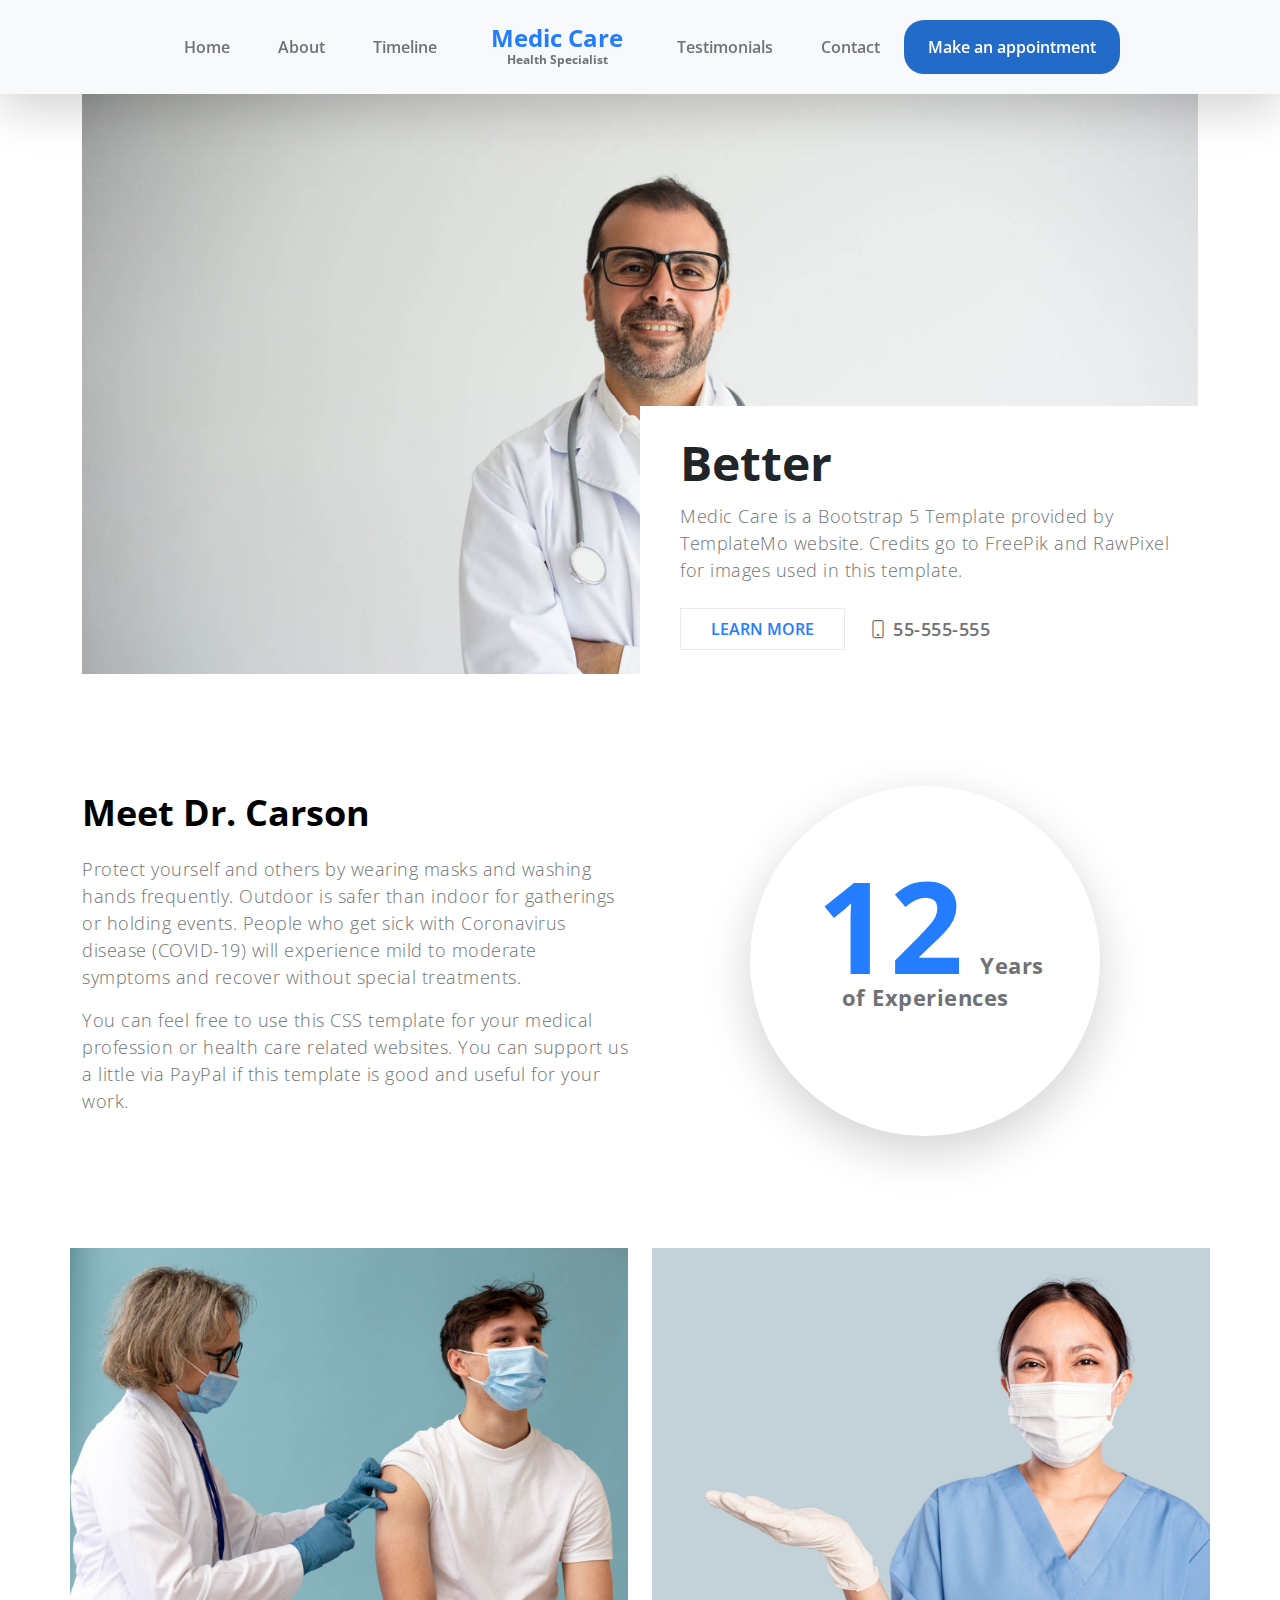
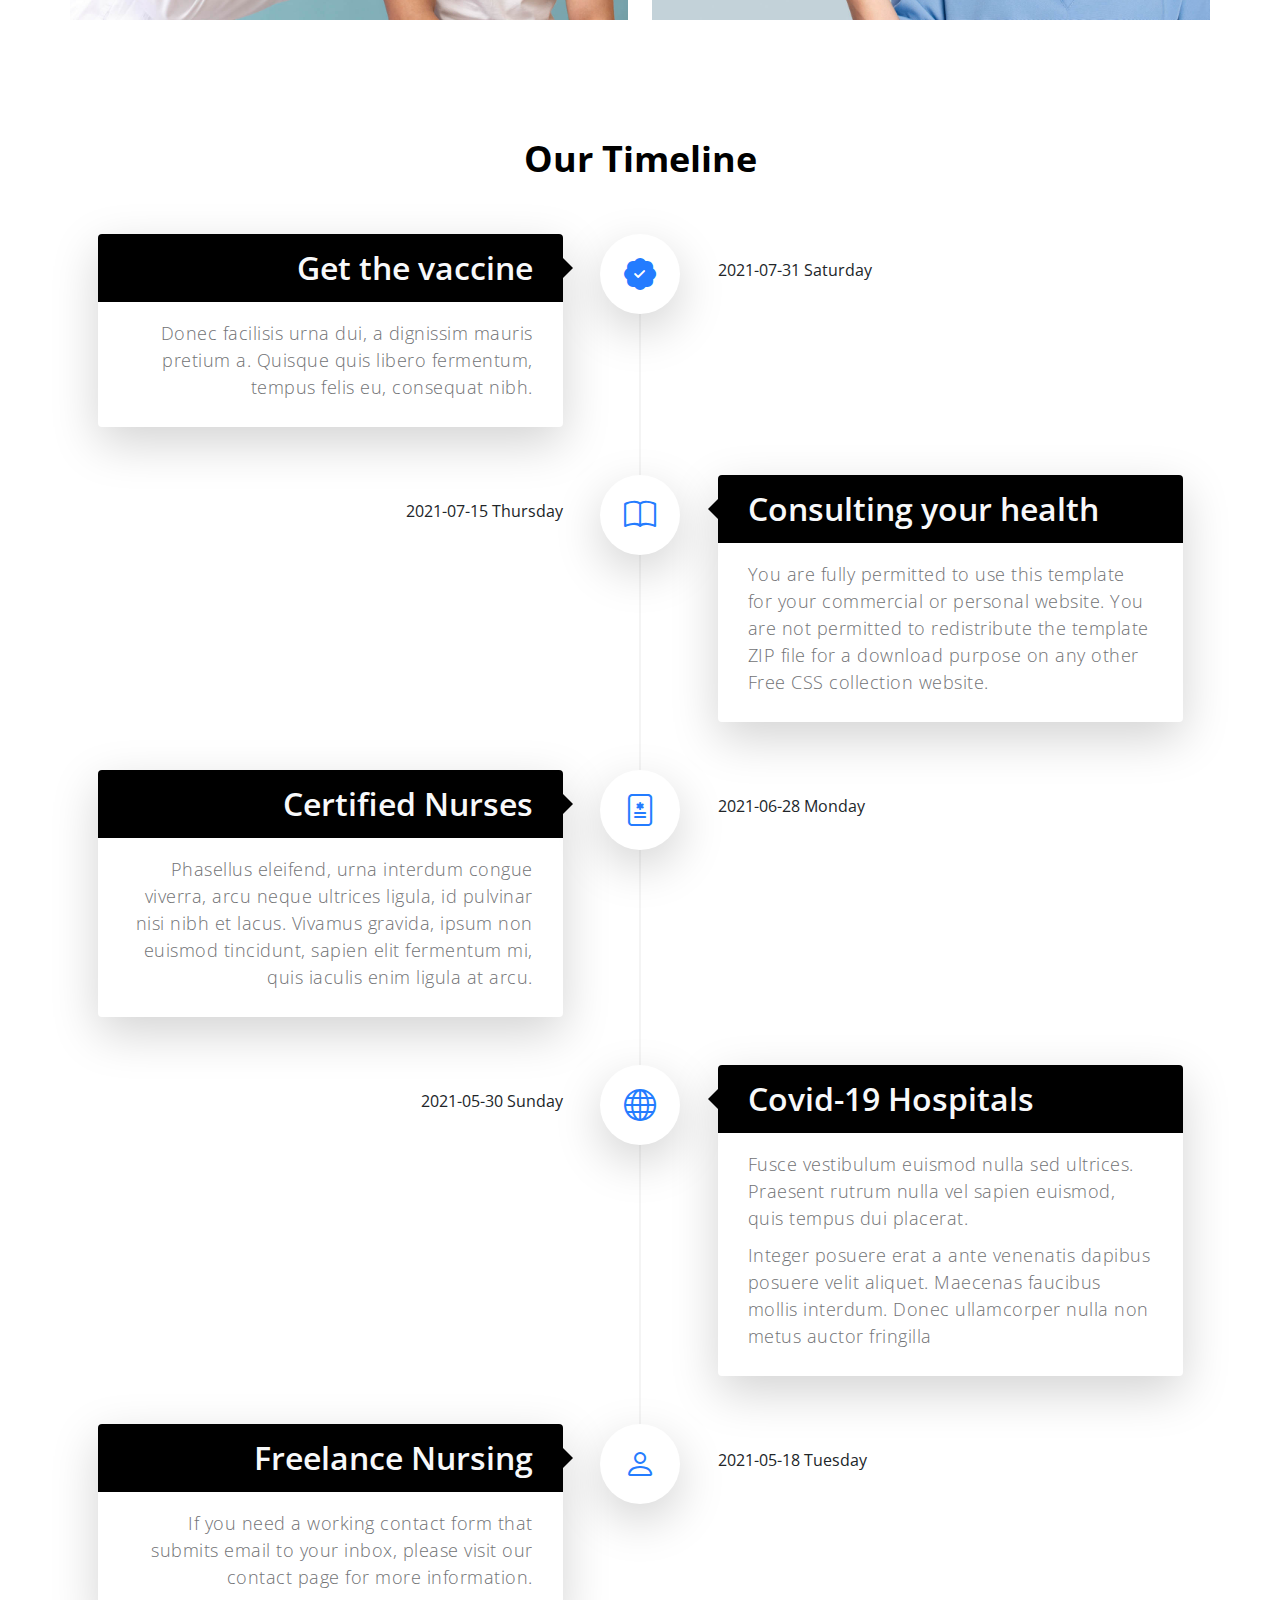
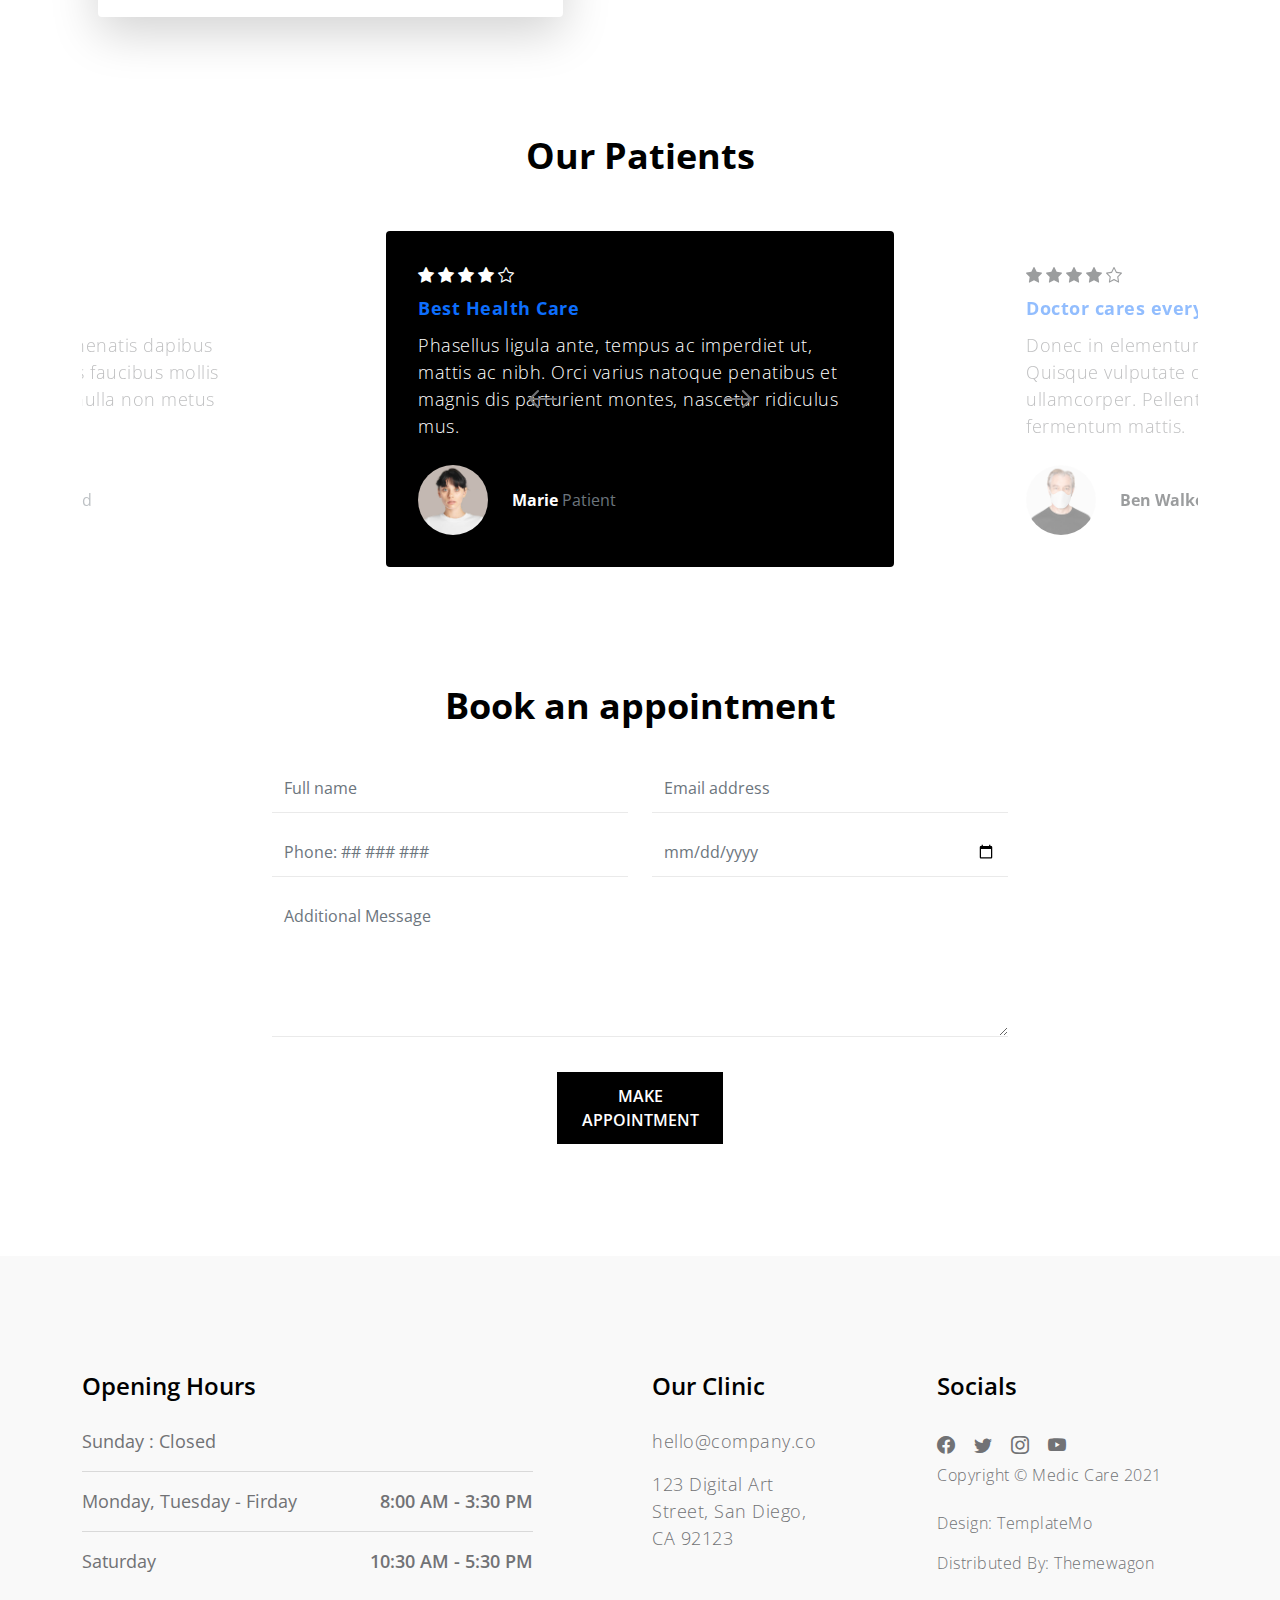
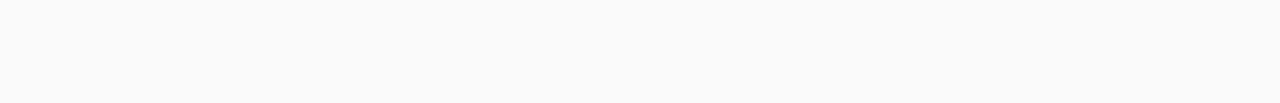
==== app.html @ d856ed7c "first commit" ====
<!doctype html>
<html lang="en">
    <head>
        <meta charset="utf-8">
        <meta name="viewport" content="width=device-width, initial-scale=1">

        <meta name="description" content="">
        <meta name="author" content="">

        <title>cabinet medical</title>

        <!-- CSS FILES -->        
        <link rel="preconnect" href="https://fonts.googleapis.com">
        
        <link rel="preconnect" href="https://fonts.gstatic.com" crossorigin>
        
        <link href="https://fonts.googleapis.com/css2?family=Open+Sans:wght@300;400;600;700&display=swap" rel="stylesheet">

        <link href="css/bootstrap.min.css" rel="stylesheet">

        <link href="css/bootstrap-icons.css" rel="stylesheet">

        <link href="css/owl.carousel.min.css" rel="stylesheet">

        <link href="css/owl.theme.default.min.css" rel="stylesheet">

        <link href="css/templatemo-medic-care.css" rel="stylesheet">
<!--

TemplateMo 566 Medic Care

https://templatemo.com/tm-566-medic-care

-->
    </head>
    
    <body id="top">
    
        <main>

            <nav class="navbar navbar-expand-lg bg-light fixed-top shadow-lg">
                <div class="container">
                    <a class="navbar-brand mx-auto d-lg-none" href="index.html">
                        Medic Care
                        <strong class="d-block">Health Specialist</strong>
                    </a>

                    <button class="navbar-toggler" type="button" data-bs-toggle="collapse" data-bs-target="#navbarNav" aria-controls="navbarNav" aria-expanded="false" aria-label="Toggle navigation">
                        <span class="navbar-toggler-icon"></span>
                    </button>

                    <div class="collapse navbar-collapse" id="navbarNav">
                        <ul class="navbar-nav mx-auto">
                            <li class="nav-item active">
                                <a class="nav-link" href="#hero">Home</a>
                            </li>

                            <li class="nav-item">
                                <a class="nav-link" href="#about">About</a>
                            </li>

                            <li class="nav-item">
                                <a class="nav-link" href="#timeline">Timeline</a>
                            </li>

                            <a class="navbar-brand d-none d-lg-block" href="index.html">
                                Medic Care
                                <strong class="d-block">Health Specialist</strong>
                            </a>

                            <li class="nav-item">
                                <a class="nav-link" href="#reviews">Testimonials</a>
                            </li>
                            <li class="nav-item">
                                <a class="nav-link" href="#contact">Contact</a>
                            </li>
                            <li class="nav-item">
                                <a class="nav-link" id="login" href="./login.html">Make an appointment</a>
                            </li>

                            
                        </ul>
                    </div>

                </div>
            </nav>

            <section class="hero" id="hero">
                <div class="container">
                    <div class="row">

                        <div class="col-12">
                            <div id="myCarousel" class="carousel slide carousel-fade" data-bs-ride="carousel">
                                <div class="carousel-inner">
                                    <div class="carousel-item active">
                                        <img src="images/slider/portrait-successful-mid-adult-doctor-with-crossed-arms.jpg" class="img-fluid" alt="">
                                    </div>

                                    <div class="carousel-item">
                                        <img src="images/slider/young-asian-female-dentist-white-coat-posing-clinic-equipment.jpg" class="img-fluid" alt="">
                                    </div>

                                    <div class="carousel-item">
                                        <img src="images/slider/doctor-s-hand-holding-stethoscope-closeup.jpg" class="img-fluid" alt="">
                                    </div>
                                </div>
                            </div>

                            <div class="heroText d-flex flex-column justify-content-center">

                                <h1 class="mt-auto mb-2">
                                    Better
                                    <div class="animated-info">
                                        <span class="animated-item">health</span>
                                        <span class="animated-item">days</span>
                                        <span class="animated-item">lives</span>
                                    </div>
                                </h1>

                                <p class="mb-4">Medic Care is a Bootstrap 5 Template provided by TemplateMo website. Credits go to FreePik and RawPixel for images used in this template.</p>

                                <div class="heroLinks d-flex flex-wrap align-items-center">
                                    <a class="custom-link me-4" href="#about" data-hover="Learn More">Learn More</a>

                                    <p class="contact-phone mb-0"><i class="bi-phone"></i> 55-555-555</p>
                                </div>
                            </div>
                        </div>

                    </div>
                </div>
            </section>

            <section class="section-padding" id="about">
                <div class="container">
                    <div class="row">

                        <div class="col-lg-6 col-md-6 col-12">
                            <h2 class="mb-lg-3 mb-3">Meet Dr. Carson</h2>

                            <p>Protect yourself and others by wearing masks and washing hands frequently. Outdoor is safer than indoor for gatherings or holding events. People who get sick with Coronavirus disease (COVID-19) will experience mild to moderate symptoms and recover without special treatments.</p>

                            <p>You can feel free to use this CSS template for your medical profession or health care related websites. You can <a rel="nofollow" href="http://paypal.me/templatemo" target="_blank">support us a little</a> via PayPal if this template is good and useful for your work.</p>
                        </div>

                        <div class="col-lg-4 col-md-5 col-12 mx-auto">
                            <div class="featured-circle bg-white shadow-lg d-flex justify-content-center align-items-center">
                                <p class="featured-text"><span class="featured-number">12</span> Years<br> of Experiences</p>
                            </div>
                        </div>

                    </div>
                </div>
            </section>

            <section class="gallery">
                <div class="container">
                    <div class="row">

                        <div class="col-lg-6 col-6 ps-0">
                            <img src="images/gallery/medium-shot-man-getting-vaccine.jpg" class="img-fluid galleryImage" alt="get a vaccine" title="get a vaccine for yourself">
                        </div>

                        <div class="col-lg-6 col-6 pe-0">
                            <img src="images/gallery/female-doctor-with-presenting-hand-gesture.jpg" class="img-fluid galleryImage" alt="wear a mask" title="wear a mask to protect yourself">
                        </div>

                    </div>
                </div>
            </section>

            <section class="section-padding pb-0" id="timeline">
                <div class="container">
                    <div class="row">

                        <h2 class="text-center mb-lg-5 mb-4">Our Timeline</h2>
                        
                        <div class="timeline">
                            <div class="row g-0 justify-content-end justify-content-md-around align-items-start timeline-nodes">
                                <div class="col-9 col-md-5 me-md-4 me-lg-0 order-3 order-md-1 timeline-content bg-white shadow-lg">
                                    <h3 class=" text-light">Get the vaccine</h3>

                                    <p>Donec facilisis urna dui, a dignissim mauris pretium a. Quisque quis libero fermentum, tempus felis eu, consequat nibh.</p>
                                </div>

                                <div class="col-3 col-sm-1 order-2 timeline-icons text-md-center">
                                    <i class="bi-patch-check-fill timeline-icon"></i>
                                </div>

                                <div class="col-9 col-md-5 ps-md-3 ps-lg-0 order-1 order-md-3 py-4 timeline-date">
                                    <time>2021-07-31 Saturday</time>
                                </div>
                            </div>

                            <div class="row g-0 justify-content-end justify-content-md-around align-items-start timeline-nodes my-lg-5 my-4">
                                <div class="col-9 col-md-5 ms-md-4 ms-lg-0 order-3 order-md-1 timeline-content bg-white shadow-lg">
                                    <h3 class=" text-light">Consulting your health</h3>

                                    <p>You are fully permitted to use this template for your commercial or personal website. You are not permitted to redistribute the template ZIP file for a download purpose on any other <a href="https://www.google.com/search?q=free+css" target="_blank">Free CSS collection</a> website.</p>
                                </div>

                                <div class="col-3 col-sm-1 order-2 timeline-icons text-md-center">
                                    <i class="bi-book timeline-icon"></i>
                                </div>

                                <div class="col-9 col-md-5 pe-md-3 pe-lg-0 order-1 order-md-3 py-4 timeline-date">
                                    <time>2021-07-15 Thursday</time>
                                </div>
                            </div>

                            <div class="row g-0 justify-content-end justify-content-md-around align-items-start timeline-nodes">
                                <div class="col-9 col-md-5 me-md-4 me-lg-0 order-3 order-md-1 timeline-content bg-white shadow-lg">
                                    <h3 class=" text-light">Certified Nurses</h3>

                                    <p>Phasellus eleifend, urna interdum congue viverra, arcu neque ultrices ligula, id pulvinar nisi nibh et lacus. Vivamus gravida, ipsum non euismod tincidunt, sapien elit fermentum mi, quis iaculis enim ligula at arcu.</p>
                                </div>

                                <div class="col-3 col-sm-1 order-2 timeline-icons text-md-center">
                                    <i class="bi-file-medical timeline-icon"></i>
                                </div>

                                <div class="col-9 col-md-5 ps-md-3 ps-lg-0 order-1 order-md-3 py-4 timeline-date">
                                    <time>2021-06-28 Monday</time>
                                </div>
                            </div>

                            <div class="row g-0 justify-content-end justify-content-md-around align-items-start timeline-nodes my-lg-5 my-4">
                                <div class="col-9 col-md-5 ms-md-4 ms-lg-0 order-3 order-md-1 timeline-content bg-white shadow-lg">
                                    <h3 class=" text-light">Covid-19 Hospitals</h3>

                                    <p class="mb-0 pb-0">Fusce vestibulum euismod nulla sed ultrices. Praesent rutrum nulla vel sapien euismod, quis tempus dui placerat.</p>
                                    
                                    <p>Integer posuere erat a ante venenatis dapibus posuere velit aliquet. Maecenas faucibus mollis interdum. Donec ullamcorper nulla non metus auctor fringilla</p>
                                </div>

                                <div class="col-3 col-sm-1 order-2 timeline-icons text-md-center">
                                    <i class="bi-globe timeline-icon"></i>
                                </div>

                                <div class="col-9 col-md-5 pe-md-3 pe-lg-0 order-1 order-md-3 py-4 timeline-date">
                                    <time>2021-05-30 Sunday</time>
                                </div>
                            </div>

                            <div class="row g-0 justify-content-end justify-content-md-around align-items-start timeline-nodes">
                                <div class="col-9 col-md-5 me-md-4 me-lg-0 order-3 order-md-1 timeline-content bg-white shadow-lg">
                                    <h3 class=" text-light">Freelance Nursing</h3>

                                    <p>If you need a working contact form that submits email to your inbox, please <a rel="nofollow" href="https://templatemo.com/contact" target="_parent">visit our contact page</a> for more information.</p>
                                </div>

                                <div class="col-3 col-sm-1 order-2 timeline-icons text-md-center">
                                    <i class="bi-person timeline-icon"></i>
                                </div>

                                <div class="col-9 col-md-5 ps-md-3 ps-lg-0 order-1 order-md-3 py-4 timeline-date">
                                    <time>2021-05-18 Tuesday</time>
                                </div>
                            </div>
                        </div>

                    </div>
                </div>
            </section>

            <section class="section-padding pb-0" id="reviews">
                <div class="container">
                    <div class="row">

                        <div class="col-12">
                            <h2 class="text-center mb-lg-5 mb-4">Our Patients</h2>

                            <div class="owl-carousel reviews-carousel">

                                <figure class="reviews-thumb d-flex flex-wrap align-items-center rounded">
                                    <div class="reviews-stars">
                                        <i class="bi-star-fill"></i>
                                        <i class="bi-star-fill"></i>
                                        <i class="bi-star-fill"></i>
                                        <i class="bi-star-fill"></i>
                                        <i class="bi-star"></i>
                                    </div>

                                    <p class="text-primary d-block mt-2 mb-0 w-100"><strong>Best Health Care</strong></p>

                                    <p class="reviews-text w-100">Phasellus ligula ante, tempus ac imperdiet ut, mattis ac nibh. Orci varius natoque penatibus et magnis dis parturient montes, nascetur ridiculus mus.</p>

                                    <img src="images/reviews/beautiful-woman-face-portrait-brown-background.jpeg" class="img-fluid reviews-image" alt="">

                                    <figcaption class="ms-4">
                                        <strong>Marie</strong>

                                        <span class="text-muted">Patient</span>
                                    </figcaption>
                                </figure>

                                <figure class="reviews-thumb d-flex flex-wrap align-items-center rounded">
                                    <div class="reviews-stars">
                                        <i class="bi-star-fill"></i>
                                        <i class="bi-star-fill"></i>
                                        <i class="bi-star-fill"></i>
                                        <i class="bi-star-fill"></i>
                                        <i class="bi-star"></i>
                                    </div>

                                    <p class="text-primary d-block mt-2 mb-0 w-100"><strong>Doctor cares everyone!</strong></p>

                                    <p class="reviews-text w-100">Donec in elementum orci, nec posuere ligula. Quisque vulputate diam et ullamcorper ullamcorper. Pellentesque vestibulum neque at leo fermentum mattis.</p>

                                    <img src="images/reviews/senior-man-wearing-white-face-mask-covid-19-campaign-with-design-space.jpeg" class="img-fluid reviews-image" alt="">

                                    <figcaption class="ms-4">
                                        <strong>Ben Walker</strong>

                                        <span class="text-muted">Recovered</span>
                                    </figcaption>
                                </figure>

                                <figure class="reviews-thumb d-flex flex-wrap align-items-center rounded">
                                    <div class="reviews-stars">
                                        <i class="bi-star-fill"></i>
                                        <i class="bi-star-fill"></i>
                                        <i class="bi-star-fill"></i>
                                        <i class="bi-star-fill"></i>
                                        <i class="bi-star-fill"></i>
                                    </div>

                                    <p class="text-primary d-block mt-2 mb-0 w-100"><strong>Great services!</strong></p>

                                    <p class="reviews-text w-100">Vestibulum ante ipsum primis in faucibus orci luctus et ultrices posuere cubilia curae; Donec sit amet velit vitae purus aliquam efficitur.</p>

                                    <img src="images/reviews/portrait-british-woman.jpeg" class="img-fluid reviews-image" alt="">

                                    <figcaption class="ms-4">
                                        <strong>Laura Zono</strong>

                                        <span class="text-muted">New Patient</span>
                                    </figcaption>
                                </figure>

                                <figure class="reviews-thumb d-flex flex-wrap align-items-center rounded">
                                    <div class="reviews-stars">
                                        <i class="bi-star-fill"></i>
                                        <i class="bi-star-fill"></i>
                                        <i class="bi-star-fill"></i>
                                        <i class="bi-star"></i>
                                        <i class="bi-star"></i>
                                    </div>

                                    <p class="text-primary d-block mt-2 mb-0 w-100"><strong>Best Advices</strong></p>

                                    <p class="reviews-text w-100">Integer posuere erat a ante venenatis dapibus posuere velit aliquet. Maecenas faucibus mollis interdum. Donec ullamcorper nulla non metus auctor fringilla.</p>

                                    <img src="images/reviews/woman-wearing-mask-face-closeup-covid-19-green-background.jpeg" class="img-fluid reviews-image" alt="">

                                    <figcaption class="ms-4">
                                        <strong>Rosey</strong>

                                        <span class="text-muted">Almost Recovered</span>
                                    </figcaption>
                                </figure>
                               
                            </div>
                        </div>

                    </div>
                </div>
            </section>

            <section class="section-padding" id="booking">
                <div class="container">
                    <div class="row">
                    
                        <div class="col-lg-8 col-12 mx-auto">
                            <div class="booking-form">
                                
                                <h2 class="text-center mb-lg-3 mb-2">Book an appointment</h2>
                            
                                <form role="form"  action="" method="post">
                                    
                                        
                                    <div class="row">
                                        <div class="col-lg-6 col-12">
                                            <input type="text" name="name" id="name" class="form-control" placeholder="Full name" required>
                                        </div>

                                        <div class="col-lg-6 col-12">
                                            <input type="email" name="email" id="email" pattern="[^ @]*@[^ @]*" class="form-control" placeholder="Email address" required>
                                        </div>

                                        <div class="col-lg-6 col-12">
                                            <input type="telephone" name="phone" id="phone" pattern="[0-9]{8}" class="form-control" placeholder="Phone: ## ### ###">
                                        </div>

                                        <div class="col-lg-6 col-12">
                                            <input type="date" name="date" id="date" value="" class="form-control">
                                            
                                        </div>

                                        <div class="col-12">
                                            <textarea class="form-control" rows="5" id="message" name="message" placeholder="Additional Message"></textarea>
                                        </div>

                                        <div class="col-lg-3 col-md-4 col-6 mx-auto">
                                            <button type="submit" class="form-control" onclick="fnc()" id="submit-button">Make appointment</button>
                                        </div>
                                        <script>
                                            function myFunction() {
                                                alert("success");
                                            }
                                        </script>
                                    </div>
                                </form>

                            </div>
                        </div>

                    </div>
                </div>
            </section>

        </main>

        <footer class="site-footer section-padding" id="contact">
            <div class="container">
                <div class="row">

                    <div class="col-lg-5 me-auto col-12">
                        <h5 class="mb-lg-4 mb-3">Opening Hours</h5>

                        <ul class="list-group list-group-flush">
                            <li class="list-group-item d-flex">
                                Sunday : Closed
                            </li>

                            <li class="list-group-item d-flex">
                                Monday, Tuesday - Firday
                                <span>8:00 AM - 3:30 PM</span>
                            </li>

                            <li class="list-group-item d-flex">
                                Saturday
                                <span>10:30 AM - 5:30 PM</span>
                            </li>
                        </ul>
                    </div>

                    <div class="col-lg-2 col-md-6 col-12 my-4 my-lg-0">
                        <h5 class="mb-lg-4 mb-3">Our Clinic</h5>

                        <p><a href="mailto:hello@company.co">hello@company.co</a><p>

                        <p>123 Digital Art Street, San Diego, CA 92123</p>
                    </div>

                    <div class="col-lg-3 col-md-6 col-12 ms-auto">
                        <h5 class="mb-lg-4 mb-2">Socials</h5>

                        <ul class="social-icon">
                            <li><a href="#" class="social-icon-link bi-facebook"></a></li>

                            <li><a href="#" class="social-icon-link bi-twitter"></a></li>

                            <li><a href="#" class="social-icon-link bi-instagram"></a></li>

                            <li><a href="#" class="social-icon-link bi-youtube"></a></li>
                        </ul>

                        <div>
                            <p class="copyright-text">Copyright © Medic Care 2021 
                            <br><br>Design: <a href="https://templatemo.com" target="_parent">TemplateMo</a></p>
                            <p class="copyright-text">Distributed By: <a href="https://themewagon.com" target="_parent">Themewagon</a></p>
                        </div>
                    </div>

                   

                </div>
            </section>
        </footer>

        <!-- JAVASCRIPT FILES -->
        <script src="js/jquery.min.js"></script>
        <script src="js/bootstrap.bundle.min.js"></script>
        <script src="js/owl.carousel.min.js"></script>
        <script src="js/scrollspy.min.js"></script>
        <script src="js/custom.js"></script>
<!--

TemplateMo 566 Medic Care

https://templatemo.com/tm-566-medic-care

-->
    </body>
</html>
---- css/templatemo-medic-care.css ----
/*

TemplateMo 566 Medic Care

https://templatemo.com/tm-566-medic-care

*/

/*---------------------------------------
  CUSTOM PROPERTIES ( VARIABLES )             
-----------------------------------------*/
:root {
  --white-color:                  #FFFFFF;
  --primary-color:                #247cff;
  --section-bg-color:             #F9F9F9;
  --dark-color:                   #000000;
  --title-color:                  #565758;
  --p-color:                      #717275;
  --border-color:                 #eaeaea;

  --body-font-family:             'Open Sans', sans-serif;

  --h1-font-size:                 48px;
  --h2-font-size:                 36px;
  --h3-font-size:                 32px;
  --h4-font-size:                 28px;
  --h5-font-size:                 24px;
  --h6-font-size:                 22px;
  --p-font-size:                  18px;
  --menu-font-size:               16px;

  --font-weight-light:            300;
  --font-weight-normal:           400;
  --font-weight-semibold:         600;
  --font-weight-bold:             700;
}

body {
    background: var(--white-color);
    font-family: var(--body-font-family);    
    position: relative;
    padding-top: 94px;
}

/*---------------------------------------
  TYPOGRAPHY               
-----------------------------------------*/

h2,
h3,
h4,
h5,
h6 {
  color: var(--dark-color);
  line-height: inherit;
}

h1,
h2,
h3,
h4,
h5,
h6 {
  font-weight: var(--font-weight-semibold);
}

h1,
h2 {
  font-weight: var(--font-weight-bold);
}

h1 {
  font-size: var(--h1-font-size);
  line-height: normal;
}

h2 {
  font-size: var(--h2-font-size);
}

h3 {
  font-size: var(--h3-font-size);
}

h4 {
  font-size: var(--h4-font-size);
}

h5 {
  font-size: var(--h5-font-size);
}

h6 {
  font-size: var(--h6-font-size);
}

p {
  color: var(--p-color);
  font-size: var(--p-font-size);
  font-weight: var(--font-weight-light);
  letter-spacing: 0.5px;
}

a, 
button {
  touch-action: manipulation;
  transition: all 0.3s;
}

a {
  color: var(--p-color);
  text-decoration: none;
}

a:hover {
  color: var(--primary-color);
}

.section-padding {
  padding-top: 7rem;
  padding-bottom: 7rem;
}

/*---------------------------------------
  CUSTOM LINK               
-----------------------------------------*/
.custom-link {
  display: inline-block;
  text-decoration: none;
  border: 1px solid var(--border-color);
  color: var(--primary-color);
  pointer-events: auto;
  font-weight: var(--font-weight-semibold);
  line-height: 40px;
  position: relative;
  padding: 0 30px;
  box-sizing: border-box;
  margin: 0;
  -webkit-user-select: none;
     -moz-user-select: none;
      -ms-user-select: none;
          user-select: none;
  overflow: hidden;
  border-radius: 0;
  text-transform: uppercase;
}

.custom-link::before {
  content: attr(data-hover);
  background-color: var(--border-color);
  color: var(--primary-color);
  position: absolute;
  top: 100%;
  bottom: 0;
  left: 0;
  transition: all 300ms cubic-bezier(0.19, 1, 0.56, 1);
  right: 0;
  text-align: center;
}

.custom-link:hover::before {
  top: 0;
}

b,
strong {
  font-weight: var(--font-weight-bold);
}

/*---------------------------------------
  LIST GROUP               
-----------------------------------------*/
.list-group-item {
  background-color: transparent;
  color: var(--p-color);
  font-size: var(--p-font-size);
  padding: 1rem 0;
}

.list-group-item:first-child {
  padding-top: 0;
}

.list-group-item span {
  font-weight: var(--font-weight-semibold);
  margin-left: auto;
}

/*---------------------------------------
  ANIMATED TEXT              
-----------------------------------------*/
.animated {
  position: relative;
}

.animated-info {
  display: inline-block;
  vertical-align: top;
  min-width: 250px;
  position: relative;
}

.animated-item {
  color: var(--primary-color);
}

.animated-item {
  display: block;
  opacity: 0;
  overflow: hidden;
  position: absolute;
  top: 0;
  right: 0;
  left: 0;
  animation: BottomTotop 6s linear infinite 0s;
}

.animated-item:nth-child(2n+2) {
  animation-delay: 2s;
}

.animated-item:nth-child(3n+3) {
  animation-delay: 4s;
}

@keyframes BottomTotop {
  0% {
    opacity: 0;
  }
  5% {
    opacity: 0;
    transform: translateY(5px);
  }
  10% {
    opacity: 1;
    transform: translateY(0px);
  }
  25% {
    opacity: 1;
    transform: translateY(0px);
  }
  30% {
    opacity: 0;
    transform: translateY(5px);
  }
  80% {
    opacity: 0;
  }
  100% {
    opacity: 0;
  }
}

/*---------------------------------------
  HERO              
-----------------------------------------*/
.hero {  
  padding-top: 0rem;
}

.hero .container {
  position: relative;
  overflow: hidden;
  height: 580px;
}

.heroText {
  background: var(--white-color);
  position: absolute;
  z-index: 2;
  bottom: 0;
  right: 0;
  padding: 1.5rem 2.5rem;
  width: 50%;
}

.contact-phone {
  font-weight: var(--font-weight-semibold);
}

/*---------------------------------------
  FEATURED              
-----------------------------------------*/
.featured-circle {
  border-radius: 100%;
  width: 350px;
  height: 350px;
  margin: 0 auto;
  padding: 0 20px;
}

.featured-text {
  font-size: var(--h6-font-size);
  line-height: 2rem;
  font-weight: var(--font-weight-bold);
  text-align: center;
  margin-bottom: 0;
}

.featured-number {
  color: var(--primary-color);
  font-size: 8rem;
  margin: 0 10px;
}

/*---------------------------------------
  NAVIGATION              
-----------------------------------------*/
.navbar {
  padding-top: 20px;
  padding-bottom: 20px;
}

.navbar-brand {
  color: var(--primary-color);
  font-size: var(--h5-font-size);
  font-weight: var(--font-weight-bold);
  margin: 0 30px;
  padding: 0;
  text-align: center;
}

.navbar-brand strong {
  color: var(--p-color);
  font-size: 12px;
  position: relative;
  bottom: 5px;
  
}

.navbar-expand-lg .navbar-nav .nav-link {
  padding-right: 1.5rem;
  padding-left: 1.5rem;
}

.navbar-nav .nav-link {
  color: var(--p-color);
  font-weight: var(--font-weight-semibold);
  font-size: var(--menu-font-size);
  padding-top: 15px;
  padding-bottom: 15px;
}

.navbar-nav .nav-item.active .nav-link, 
.nav-link:focus, 
.nav-link:hover {
  color: var(--dark-color);
}

.nav-link:focus {
  color: var(--p-color);
}
#login{
  color: #ffffff;
  border-radius: 20px;
  background-color: #236bc9;
}
#login:hover{
  color: #236bc9;
  background-color: #F9F9F9;
}


.navbar-toggler {
  border: 0;
  padding: 0;
  cursor: pointer;
  margin: 0;
  width: 30px;
  height: 35px;
  outline: none;
}

.navbar-toggler:focus {
  outline: none;
  box-shadow: none;
}

.navbar-toggler[aria-expanded="true"] .navbar-toggler-icon {
  background: transparent;
}

.navbar-toggler[aria-expanded="true"] .navbar-toggler-icon:before,
.navbar-toggler[aria-expanded="true"] .navbar-toggler-icon:after {
  transition: top 300ms 50ms ease, -webkit-transform 300ms 350ms ease;
  transition: top 300ms 50ms ease, transform 300ms 350ms ease;
  transition: top 300ms 50ms ease, transform 300ms 350ms ease, -webkit-transform 300ms 350ms ease;
  top: 0;
}

.navbar-toggler[aria-expanded="true"] .navbar-toggler-icon:before {
  transform: rotate(45deg);
}

.navbar-toggler[aria-expanded="true"] .navbar-toggler-icon:after {
  transform: rotate(-45deg);
}

.navbar-toggler .navbar-toggler-icon {
  background: var(--dark-color);
  transition: background 10ms 300ms ease;
  display: block;
  width: 30px;
  height: 2px;
  position: relative;
}

.navbar-toggler .navbar-toggler-icon:before,
.navbar-toggler .navbar-toggler-icon:after {
  transition: top 300ms 350ms ease, -webkit-transform 300ms 50ms ease;
  transition: top 300ms 350ms ease, transform 300ms 50ms ease;
  transition: top 300ms 350ms ease, transform 300ms 50ms ease, -webkit-transform 300ms 50ms ease;
  position: absolute;
  right: 0;
  left: 0;
  background: var(--dark-color);
  width: 30px;
  height: 2px;
  content: '';
}

.navbar-toggler .navbar-toggler-icon:before {
  top: -8px;
}

.navbar-toggler .navbar-toggler-icon:after {
  top: 8px;
}

/*---------------------------------------
  TIMELINE               
-----------------------------------------*/
.timeline,
.timeline-nodes {
  position: relative;
}

.timeline-nodes:nth-child(even) {
  flex-direction: row-reverse;
}

.timeline h3, 
.timeline p {
  padding: 10px 30px;
} 

.timeline h3 {
  background: var(--dark-color);
}

.timeline::before {
  content: "";
  display: block;
  position: absolute;
  top: 37px;
  left: 50%;
  width: 0;
  border-left: 1px solid var(--border-color);
  height: 85%;
  z-index: 1;
  transform: translateX(-50%);
}

.timeline-content {
  position: relative;
  border-radius: 0 0 0.25rem 0.25rem;
  padding: 0;
}

.timeline-nodes:nth-child(odd) h3,
.timeline-nodes:nth-child(odd) p {
  text-align: right;
}

.timeline-nodes:nth-child(odd) .timeline-date {
  text-align: left;
}
 
.timeline-nodes:nth-child(even) .timeline-date {
  text-align: right;
}

.timeline-nodes:nth-child(odd) h3::after {
  content: "";
  position: absolute;
  top: 50%;
  left: 100%;
  transform: translate(0, -50%);
  width: 0;
  border-left: 10px solid var(--dark-color);
  border-top: 10px solid transparent;
  border-bottom: 10px solid transparent;
}

.timeline-nodes h3 {
  position: relative;
  border-radius: 0.25rem 0.25rem 0 0;
}

.timeline-nodes:nth-child(even) h3::after {
  content: "";
  position: absolute;
  top: 50%;
  right: 100%;
  transform: translate(0, -50%);
  width: 0;
  border-right: 10px solid var(--dark-color);
  border-top: 10px solid transparent;
  border-bottom: 10px solid transparent;
}

.timeline-icons {
  position: relative;
  z-index: 100;
}

.timeline-icons::before {
  content: "";
  width: 80px;
  height: 80px;
  border-radius: 50%;
  display: block;
  position: absolute;
  top: 0;
  left: 50%;
  transform: translate(-50%,0);
  background: var(--white-color);
  box-shadow: 0 1rem 3rem rgba(0,0,0,.175);
  z-index: 1;
}

.timeline-icon {
  position: relative;
  z-index: 100;
  font-size: var(--h3-font-size);
  color: var(--primary-color);
  display: block;
  text-align: center;
  line-height: 80px;
}

@media (max-width: 767px) {
  .timeline-nodes:nth-child(odd) h3,
  .timeline-nodes:nth-child(odd) p {
    text-align: left;
  }

  .timeline-nodes:nth-child(even) {
    flex-direction: row;
  }

  .timeline::before {
    content: "";
    display: block;
    position: absolute;
    top: 60px;
    left: 33px;
    width: 0;
    height: 90%;
    z-index: 1;
    transform: translateX(-50%);
  }

  .timeline-icons {
    position: absolute;
    left: 0%;
    top: 60px;
  }

  .timeline-nodes:nth-child(odd) h3::after {
    left: auto;
    right: 100%;
    border-left: 0;
    border-right: 10px solid var(--dark-color);
    border-top: 10px solid transparent;
    border-bottom: 10px solid transparent;
  }

  .timeline-nodes:nth-child(even) h3::after {
    right: 100%;
    width: 0;
    border-right: 10px solid var(--dark-color);
    border-top: 10px solid transparent;
    border-bottom: 10px solid transparent;
  }

  .timeline-nodes:nth-child(even) .timeline-date {
    text-align: left;
  }

  .timeline-icons::before {
    width: 75px;
    height: 75px;
  }

  .timeline-icon {
    line-height: 75px;
  }
}

@media (max-width: 575px) {
  .timeline::before {
    content: "";
    display: block;
    top: 60px;
    left: 57px;
    height: 87%;
  }

  .timeline-icons {
    position: absolute;
    left: -10px;
  }

  .timeline-icons::before {
    width: 70px;
    height: 70px;
  }

  .timeline-icon {
    line-height: 70px;
  }
}

/*---------------------------------------
  REVIEWS               
-----------------------------------------*/
.reviews-thumb {
  margin-bottom: 0;
  padding: 32px;
}

.reviews-text {
  margin-top: 10px;
  margin-bottom: 25px;
}

.reviews-image {
  border-radius: 100px;
  width: 70px !important;
  height: 70px !important;
}

.reviews-carousel .owl-item {
  opacity: 0.45;
}

.reviews-carousel .owl-item.active.center {
  opacity: 1;
}

.reviews-carousel .owl-item.active.center .reviews-thumb {
  background: var(--dark-color);
}

.reviews-carousel .owl-item.active.center .reviews-thumb,
.reviews-carousel .owl-item.active.center .reviews-text {
  color: var(--white-color);
}

.reviews-carousel .owl-nav {
  display: flex;
  justify-content: space-between;
  margin: auto;
  text-align: center;
  position: absolute;
  top: 50%;
  left: 50%;
  transform: translate(-50%, -50%);
}

.reviews-carousel .owl-nav span {
  width: 35px;
  height: 35px;
  line-height: 35px;
  display: block;
}

.reviews-carousel .owl-nav .owl-prev {
  position: relative;
  left: -80px;
}

.reviews-carousel .owl-nav .owl-next {
  position: relative;
  right: -80px;
}

.reviews-carousel .owl-prev span,
.reviews-carousel .owl-next span {
  color: transparent;
}

.reviews-carousel .owl-prev span::before,
.reviews-carousel .owl-next span::before {
  font-family: bootstrap-icons;
  display: block;
  font-size: var(--h3-font-size);
  color: var(--p-color);
  width: 35px;
  height: 35px;
}

.reviews-carousel .owl-prev span::before {
  content: "\f12f";
}

.reviews-carousel .owl-next span::before {
  content: "\f138";
}

/*---------------------------------------
  BOOKING FORM            
-----------------------------------------*/

.booking-form .form-control {
  background: transparent;
  border-radius: 0;
  border: 0;
  border-bottom: 1px solid var(--border-color);
  color: #6c757d;
  font-weight: var(--font-weight-normal);
  padding-top: 12px;
  padding-bottom: 12px;
  margin-top: 15px;
  transition: all 0.3s;
}

.booking-form #submit-button {
  background: var(--dark-color);
  border-bottom: 0;
  font-weight: var(--font-weight-semibold);
  color: var(--white-color);
  text-transform: uppercase;
  margin-top: 35px;
}

.booking-form #submit-button:hover {
  background: var(--primary-color);
}

/*---------------------------------------
  FOOTER              
-----------------------------------------*/
.site-footer {
  background: var(--section-bg-color);
}

.copyright-text {
  font-size: var(--menu-font-size);
}

/*---------------------------------------
  SOCIAL ICON               
-----------------------------------------*/
.social-icon {
  margin: 0;
  padding: 0;
}

.social-icon li {
  list-style: none;
  display: inline-block;
  vertical-align: top;
  transition: all 0.3s;
}

.social-icon:hover li:not(:hover) {
  opacity: 0.65;
}

.social-icon-link {
  font-size: var(--p-font-size);
  display: inline-block;
  vertical-align: top;
  margin-top: 4px;
  margin-bottom: 4px;
  margin-right: 15px;
}

.social-icon-link:hover {
  color: var(--primary-color);
}

/*---------------------------------------
  RESPONSIVE STYLES               
-----------------------------------------*/
@media screen and (min-width: 1600px) {
  .hero .container {
    height: 740px;
  }
}

@media screen and (max-width: 991px) {
  body {
    padding-top: 74px;
  }

  h1 {
    font-size: 38px;
  }

  h2 {
    font-size: 32px;
  }

  h3 {
    font-size: 26px;
  }

  h4 {
    font-size: 24px;
  }

  h5 {
    font-size: 20px;
  }

  h6 {
    font-size: 18px;
  }

  .section-padding {
    padding-top: 5rem;
    padding-bottom: 5rem;
  }

  .navbar {
    padding-top: 10px;
    padding-bottom: 10px;
  }

  .navbar-nav .nav-link {
    padding-top: 5px;
    padding-bottom: 10px;
  }

  .hero .container {
    height: inherit;
  }

  .heroText {
    position: relative;
    bottom: 100px;
    left: 0;
    width: auto;
    margin-bottom: -100px;
    padding: 2rem;
  }

  .featured-circle {
    width: 320px;
    height: 320px;
  }
}

@media screen and (max-width: 767px) {
  .heroText {
    padding: 1.5rem;
  }

  .animated-info {
    min-width: 125px;
  }

  .featured-circle {
    margin-top: 20px;
  }

  .reviews-carousel .owl-nav {
    position: relative;
    width: auto !important;
    transform: inherit;
    top: 0;
    bottom: 0;
    left: 0;
    max-width: 100px;
    margin: 20px auto;
  }

  .reviews-carousel .owl-nav .owl-prev,
  .reviews-carousel .owl-nav .owl-next {
    right: 0;
    left: 0;
  }
}

@media screen and (max-width: 480px) {
  .heroText {
    padding: 1rem;
  }

  .heroLinks .custom-link {
    font-size: 12px;
    line-height: 30px;
    margin-right: 12px !important;
    padding: 0 25px;
  }

  .contact-phone {
    font-size: 12px;
  }
}

@media screen and (max-width: 360px) {
  .featured-number {
    font-size: 5rem;
  }

  .featured-circle {
    width: 235px;
    height: 235px;
  }

  .reviews-image {
    width: 55px !important;
    height: 55px !important;
  }

  .reviews-thumb figcaption {
    font-size: var(--menu-font-size);
  }

  .timeline::before {
    left: 42px;
  }
}
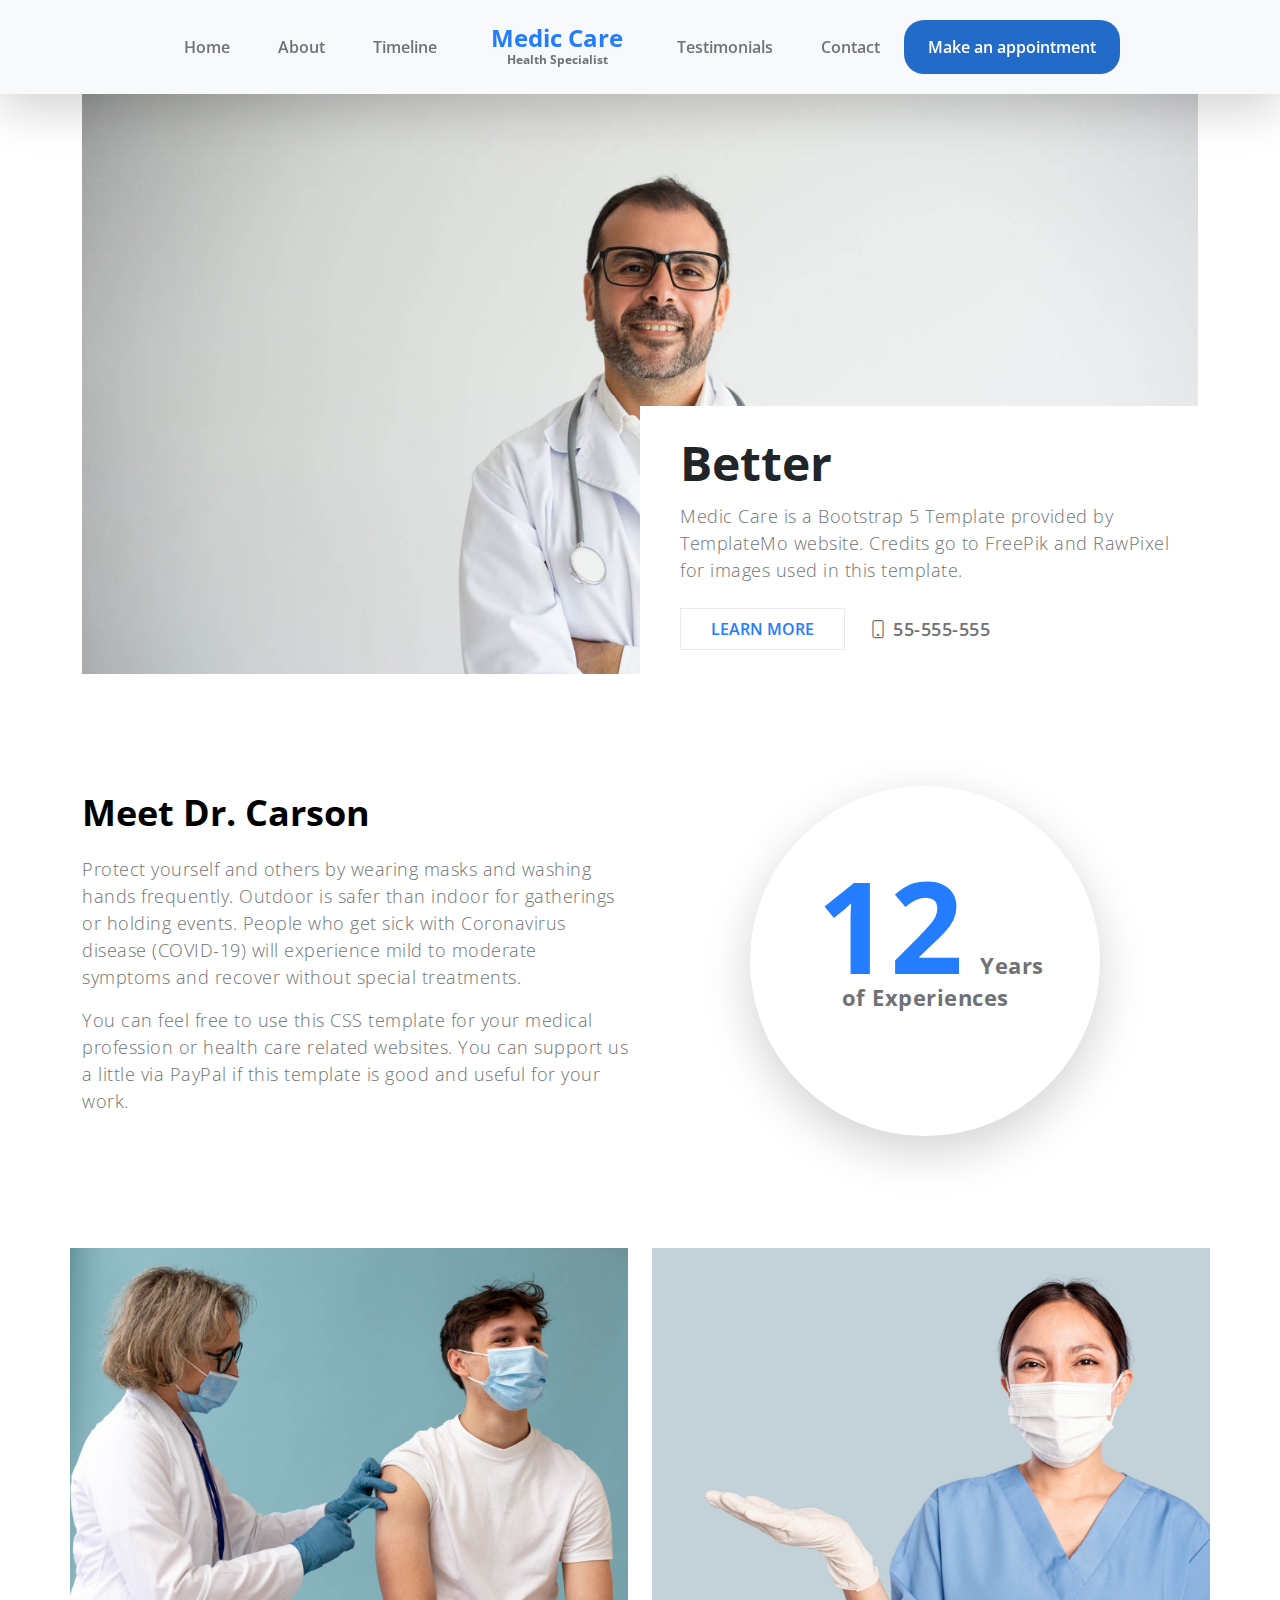
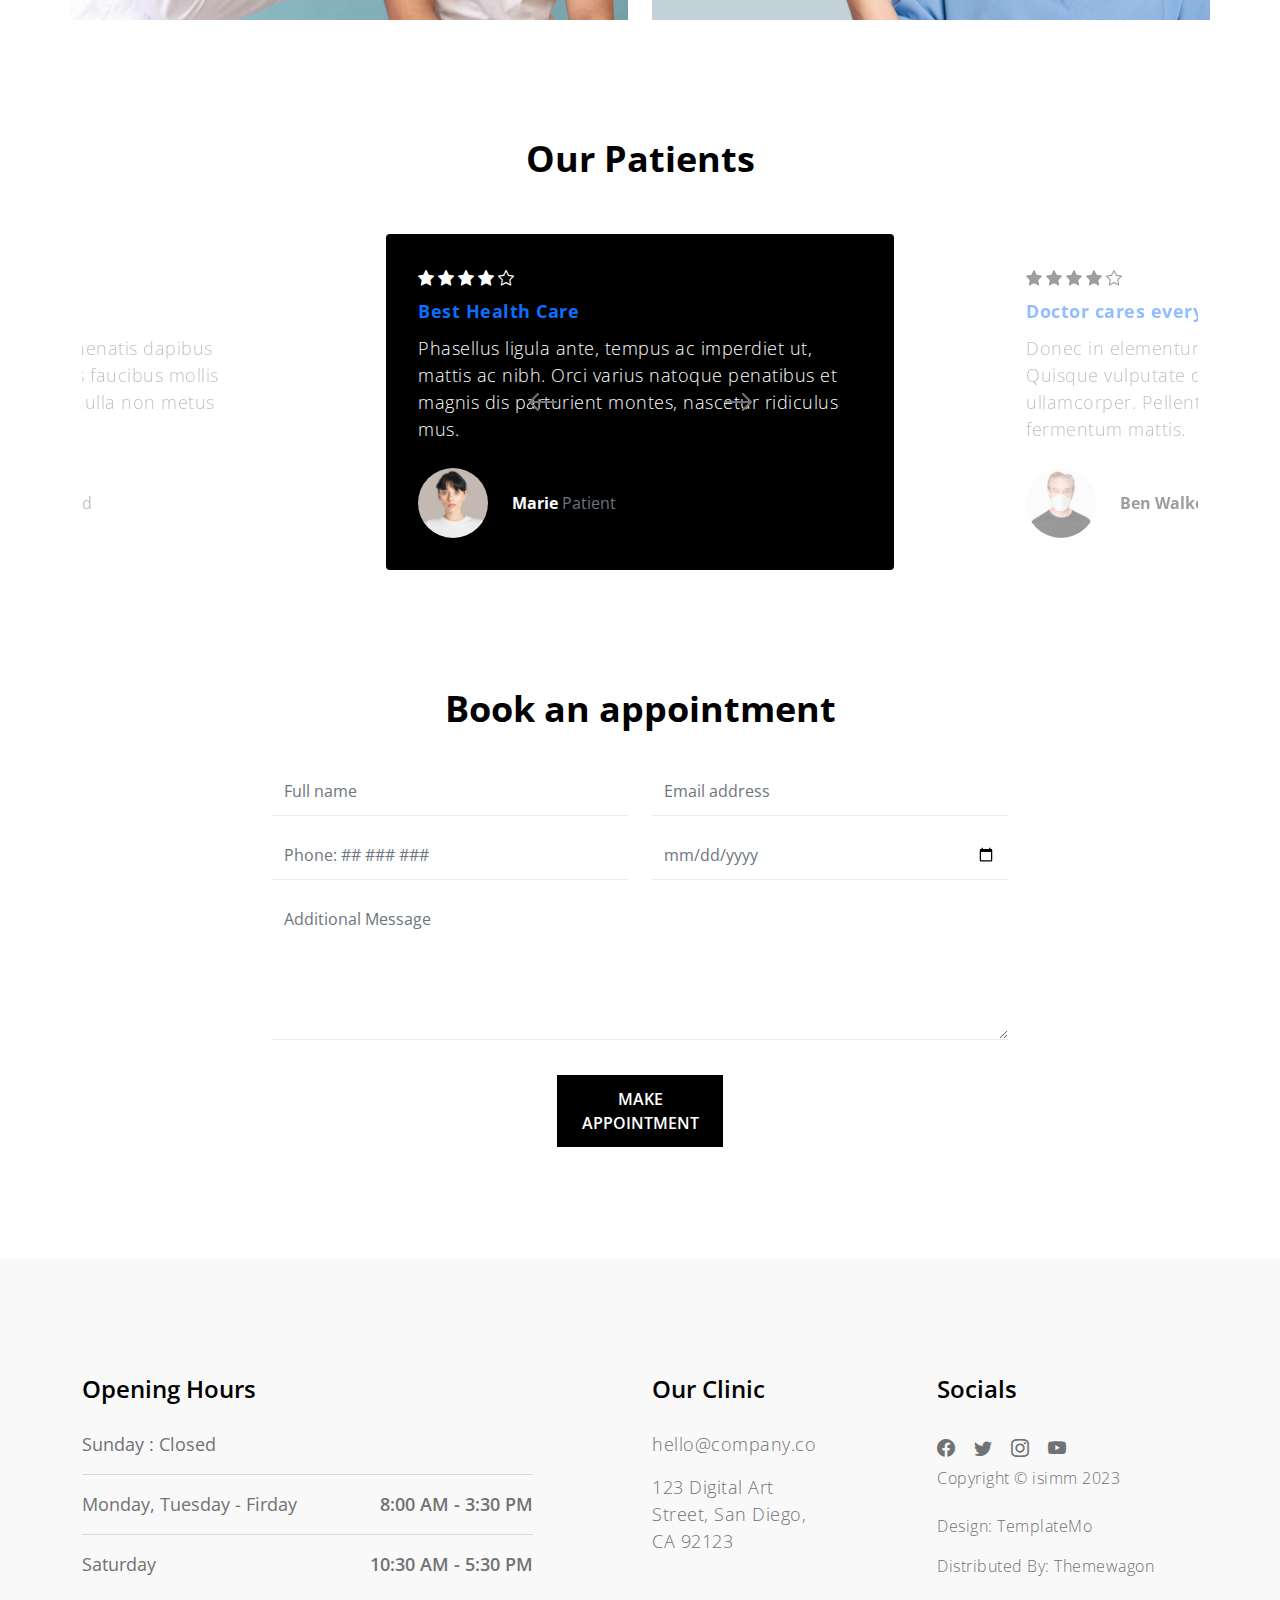
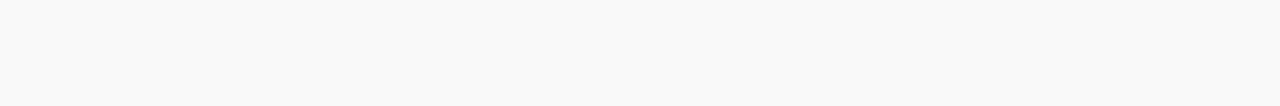
==== commit c7a87548: "j" ====
--- a/app.html
+++ b/app.html
@@ -169,7 +169,7 @@
                 </div>
             </section>
 
-            <section class="section-padding pb-0" id="timeline">
+            <!-- <section class="section-padding pb-0" id="timeline">
                 <div class="container">
                     <div class="row">
 
@@ -261,7 +261,7 @@
 
                     </div>
                 </div>
-            </section>
+            </section> -->
 
             <section class="section-padding pb-0" id="reviews">
                 <div class="container">
@@ -467,7 +467,7 @@
                         </ul>
 
                         <div>
-                            <p class="copyright-text">Copyright © Medic Care 2021 
+                            <p class="copyright-text">Copyright © isimm 2023 
                             <br><br>Design: <a href="https://templatemo.com" target="_parent">TemplateMo</a></p>
                             <p class="copyright-text">Distributed By: <a href="https://themewagon.com" target="_parent">Themewagon</a></p>
                         </div>
